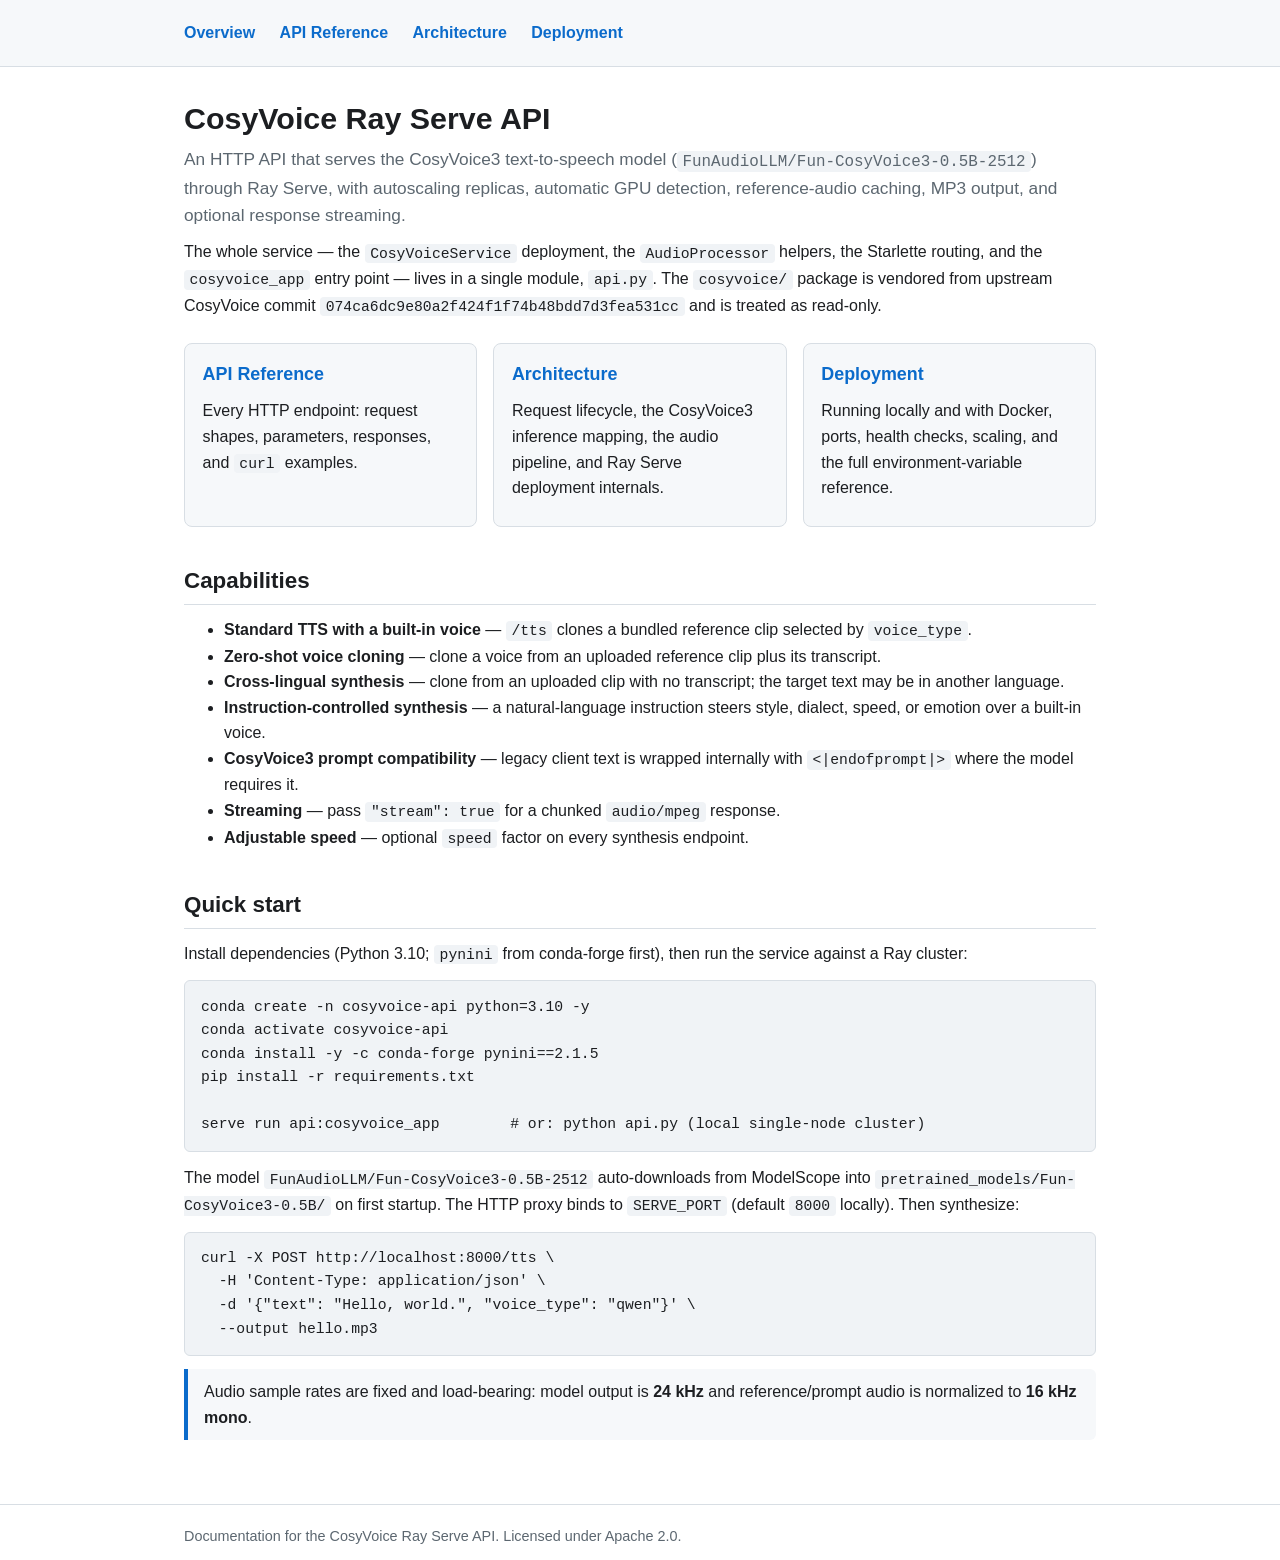
==== docs/index.html @ e858b3ab "feat(cosyvoice): upgrade service to CosyVoice3" ====
<!DOCTYPE html>
<html lang="en">
<head>
  <meta charset="utf-8">
  <meta name="viewport" content="width=device-width, initial-scale=1">
  <title>CosyVoice Ray Serve API - Documentation</title>
  <link rel="stylesheet" href="style.css">
</head>
<body>
  <header class="site">
    <div class="wrap">
      <nav class="top">
        <a href="index.html">Overview</a>
        <a href="api.html">API Reference</a>
        <a href="architecture.html">Architecture</a>
        <a href="deployment.html">Deployment</a>
      </nav>
    </div>
  </header>

  <main class="wrap">
    <h1>CosyVoice Ray Serve API</h1>
    <p class="lead">
      An HTTP API that serves the CosyVoice3 text-to-speech model
      (<code>FunAudioLLM/Fun-CosyVoice3-0.5B-2512</code>) through Ray Serve, with autoscaling
      replicas, automatic GPU detection, reference-audio caching, MP3 output, and optional
      response streaming.
    </p>

    <p>
      The whole service &mdash; the <code>CosyVoiceService</code> deployment, the
      <code>AudioProcessor</code> helpers, the Starlette routing, and the
      <code>cosyvoice_app</code> entry point &mdash; lives in a single module,
      <code>api.py</code>. The <code>cosyvoice/</code> package is vendored from upstream
      CosyVoice commit <code>074ca6dc9e80a2f424f1f74b48bdd7d3fea531cc</code> and is treated as
      read-only.
    </p>

    <div class="cards">
      <div class="card">
        <h3><a href="api.html">API Reference</a></h3>
        <p>Every HTTP endpoint: request shapes, parameters, responses, and <code>curl</code>
        examples.</p>
      </div>
      <div class="card">
        <h3><a href="architecture.html">Architecture</a></h3>
        <p>Request lifecycle, the CosyVoice3 inference mapping, the audio pipeline, and Ray
        Serve deployment internals.</p>
      </div>
      <div class="card">
        <h3><a href="deployment.html">Deployment</a></h3>
        <p>Running locally and with Docker, ports, health checks, scaling, and the full
        environment-variable reference.</p>
      </div>
    </div>

    <h2>Capabilities</h2>
    <ul>
      <li><strong>Standard TTS with a built-in voice</strong> &mdash; <code>/tts</code> clones a
        bundled reference clip selected by <code>voice_type</code>.</li>
      <li><strong>Zero-shot voice cloning</strong> &mdash; clone a voice from an uploaded
        reference clip plus its transcript.</li>
      <li><strong>Cross-lingual synthesis</strong> &mdash; clone from an uploaded clip with no
        transcript; the target text may be in another language.</li>
      <li><strong>Instruction-controlled synthesis</strong> &mdash; a natural-language
        instruction steers style, dialect, speed, or emotion over a built-in voice.</li>
      <li><strong>CosyVoice3 prompt compatibility</strong> &mdash; legacy client text is wrapped
        internally with <code>&lt;|endofprompt|&gt;</code> where the model requires it.</li>
      <li><strong>Streaming</strong> &mdash; pass <code>"stream": true</code> for a chunked
        <code>audio/mpeg</code> response.</li>
      <li><strong>Adjustable speed</strong> &mdash; optional <code>speed</code> factor on every
        synthesis endpoint.</li>
    </ul>

    <h2>Quick start</h2>
    <p>Install dependencies (Python 3.10; <code>pynini</code> from conda-forge first), then run
    the service against a Ray cluster:</p>
    <pre><code>conda create -n cosyvoice-api python=3.10 -y
conda activate cosyvoice-api
conda install -y -c conda-forge pynini==2.1.5
pip install -r requirements.txt

serve run api:cosyvoice_app        # or: python api.py (local single-node cluster)</code></pre>
    <p>The model <code>FunAudioLLM/Fun-CosyVoice3-0.5B-2512</code> auto-downloads from
    ModelScope into <code>pretrained_models/Fun-CosyVoice3-0.5B/</code> on first startup. The
    HTTP proxy binds to <code>SERVE_PORT</code> (default <code>8000</code> locally). Then
    synthesize:</p>
    <pre><code>curl -X POST http://localhost:8000/tts \
  -H 'Content-Type: application/json' \
  -d '{"text": "Hello, world.", "voice_type": "qwen"}' \
  --output hello.mp3</code></pre>

    <div class="note">
      Audio sample rates are fixed and load-bearing: model output is <strong>24&nbsp;kHz</strong>
      and reference/prompt audio is normalized to <strong>16&nbsp;kHz mono</strong>.
    </div>
  </main>

  <footer class="site">
    <div class="wrap">
      Documentation for the CosyVoice Ray Serve API. Licensed under Apache 2.0.
    </div>
  </footer>
</body>
</html>
---- docs/style.css ----
/* Shared styles for the CosyVoice Ray Serve API documentation. */

:root {
  --fg: #1c1e21;
  --muted: #5c6770;
  --bg: #ffffff;
  --panel: #f6f8fa;
  --border: #d8dee4;
  --accent: #0b6bcb;
  --code-bg: #f0f3f6;
  --green: #1a7f37;
  --amber: #9a6700;
}

* { box-sizing: border-box; }

body {
  margin: 0;
  font-family: -apple-system, BlinkMacSystemFont, "Segoe UI", Roboto, Helvetica, Arial, sans-serif;
  line-height: 1.6;
  color: var(--fg);
  background: var(--bg);
}

.wrap {
  max-width: 60rem;
  margin: 0 auto;
  padding: 2rem 1.5rem 4rem;
}

header.site {
  border-bottom: 1px solid var(--border);
  background: var(--panel);
}

header.site .wrap { padding-top: 1.25rem; padding-bottom: 1.25rem; }

nav.top a {
  margin-right: 1.25rem;
  text-decoration: none;
  color: var(--accent);
  font-weight: 600;
}

nav.top a:hover { text-decoration: underline; }

h1 { font-size: 1.9rem; line-height: 1.25; margin: 0 0 0.5rem; }
h2 { font-size: 1.4rem; margin: 2.25rem 0 0.75rem; padding-bottom: 0.3rem; border-bottom: 1px solid var(--border); }
h3 { font-size: 1.12rem; margin: 1.5rem 0 0.5rem; }

p, ul, ol, table { margin: 0.6rem 0; }

a { color: var(--accent); }

code {
  font-family: ui-monospace, SFMono-Regular, "SF Mono", Menlo, Consolas, monospace;
  background: var(--code-bg);
  padding: 0.1rem 0.35rem;
  border-radius: 4px;
  font-size: 0.92em;
}

pre {
  background: var(--code-bg);
  border: 1px solid var(--border);
  border-radius: 6px;
  padding: 0.9rem 1rem;
  overflow-x: auto;
}

pre code { background: none; padding: 0; }

table { border-collapse: collapse; width: 100%; font-size: 0.95rem; }
th, td { border: 1px solid var(--border); padding: 0.45rem 0.65rem; text-align: left; vertical-align: top; }
th { background: var(--panel); }

.lead { font-size: 1.08rem; color: var(--muted); }

.cards { display: grid; grid-template-columns: repeat(auto-fit, minmax(14rem, 1fr)); gap: 1rem; margin: 1.5rem 0; }
.card { border: 1px solid var(--border); border-radius: 8px; padding: 1rem 1.1rem; background: var(--panel); }
.card h3 { margin-top: 0; }
.card a { font-weight: 600; text-decoration: none; }

.method { font-weight: 700; color: var(--green); }
.path { font-family: ui-monospace, monospace; }

.note { border-left: 4px solid var(--accent); background: var(--panel); padding: 0.6rem 1rem; border-radius: 0 6px 6px 0; }
.note.warn { border-left-color: var(--amber); }

footer.site { border-top: 1px solid var(--border); color: var(--muted); font-size: 0.9rem; }
footer.site .wrap { padding-top: 1.25rem; padding-bottom: 1.25rem; }

.tag { display: inline-block; font-size: 0.78rem; font-weight: 600; padding: 0.05rem 0.5rem; border-radius: 999px; background: var(--code-bg); border: 1px solid var(--border); color: var(--muted); }
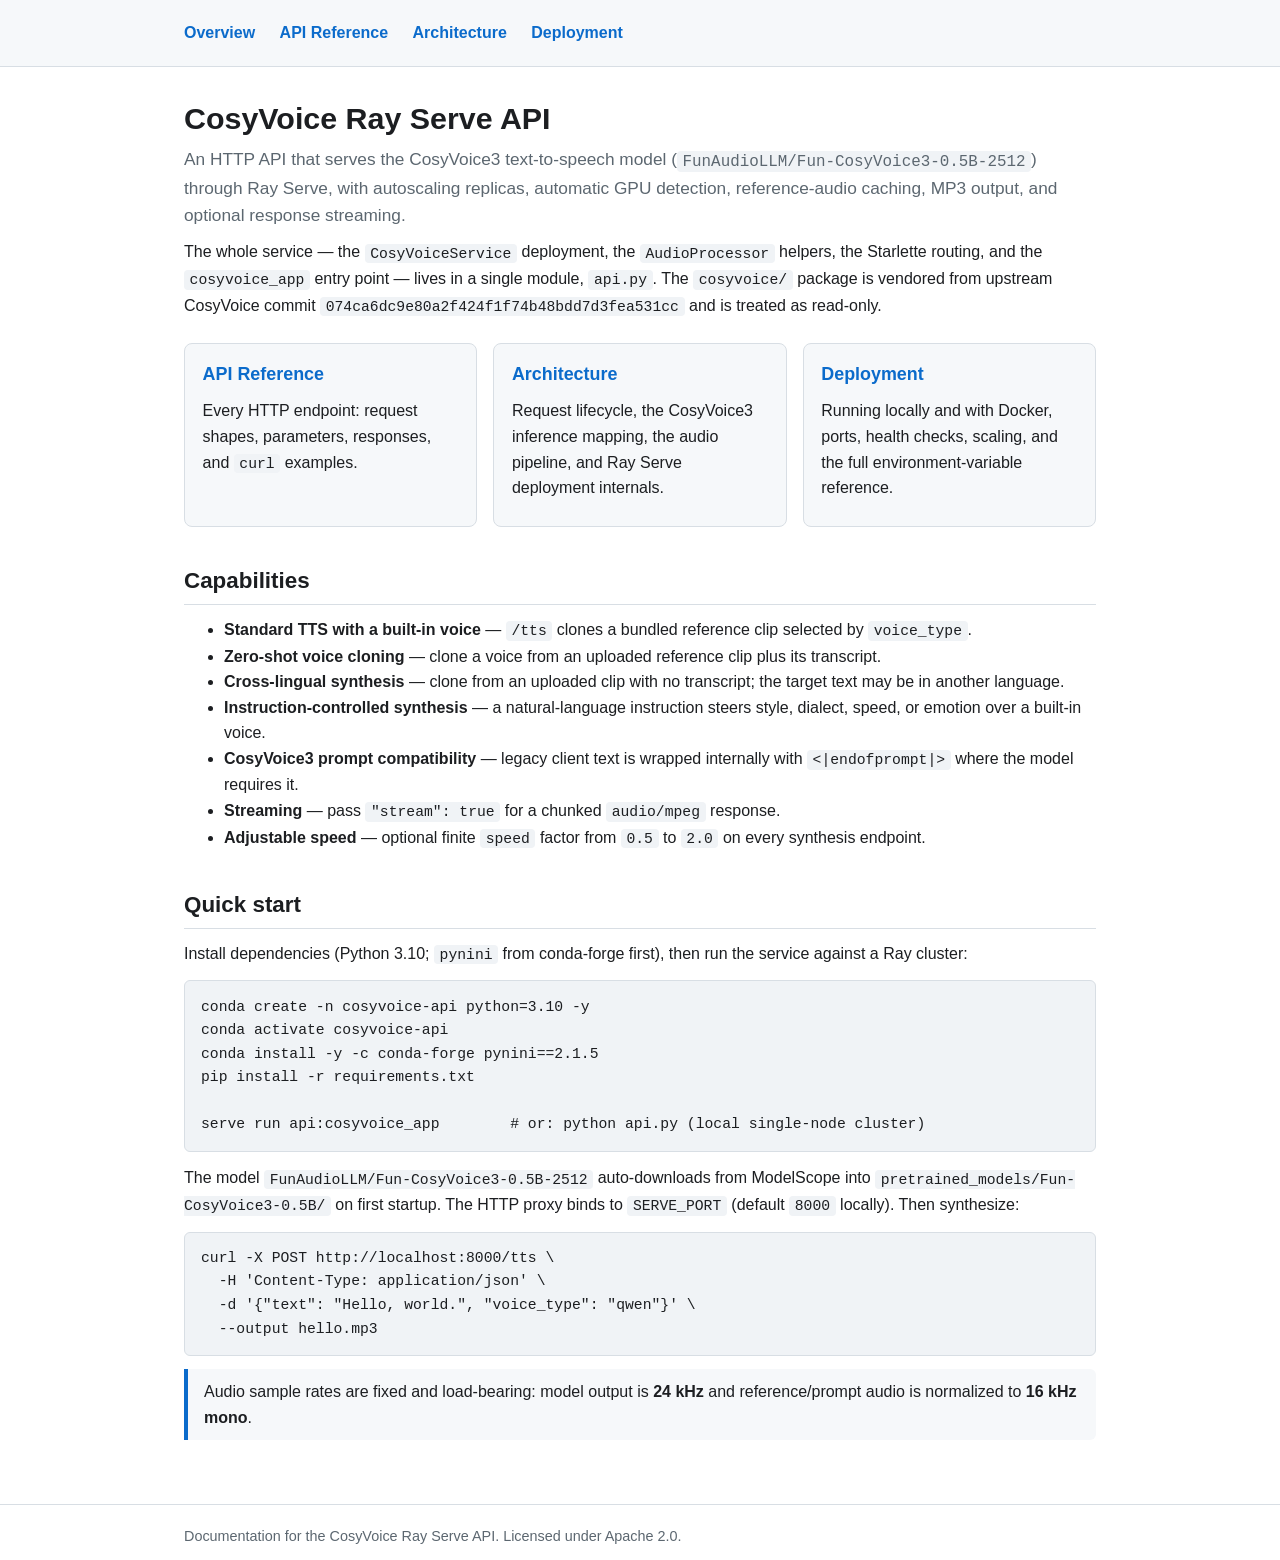
==== commit 1e819c70: "fix(cosyvoice): harden streaming and speed handling" ====
--- a/docs/index.html
+++ b/docs/index.html
@@ -68,8 +68,8 @@
         internally with <code>&lt;|endofprompt|&gt;</code> where the model requires it.</li>
       <li><strong>Streaming</strong> &mdash; pass <code>"stream": true</code> for a chunked
         <code>audio/mpeg</code> response.</li>
-      <li><strong>Adjustable speed</strong> &mdash; optional <code>speed</code> factor on every
-        synthesis endpoint.</li>
+      <li><strong>Adjustable speed</strong> &mdash; optional finite <code>speed</code> factor
+        from <code>0.5</code> to <code>2.0</code> on every synthesis endpoint.</li>
     </ul>
 
     <h2>Quick start</h2>
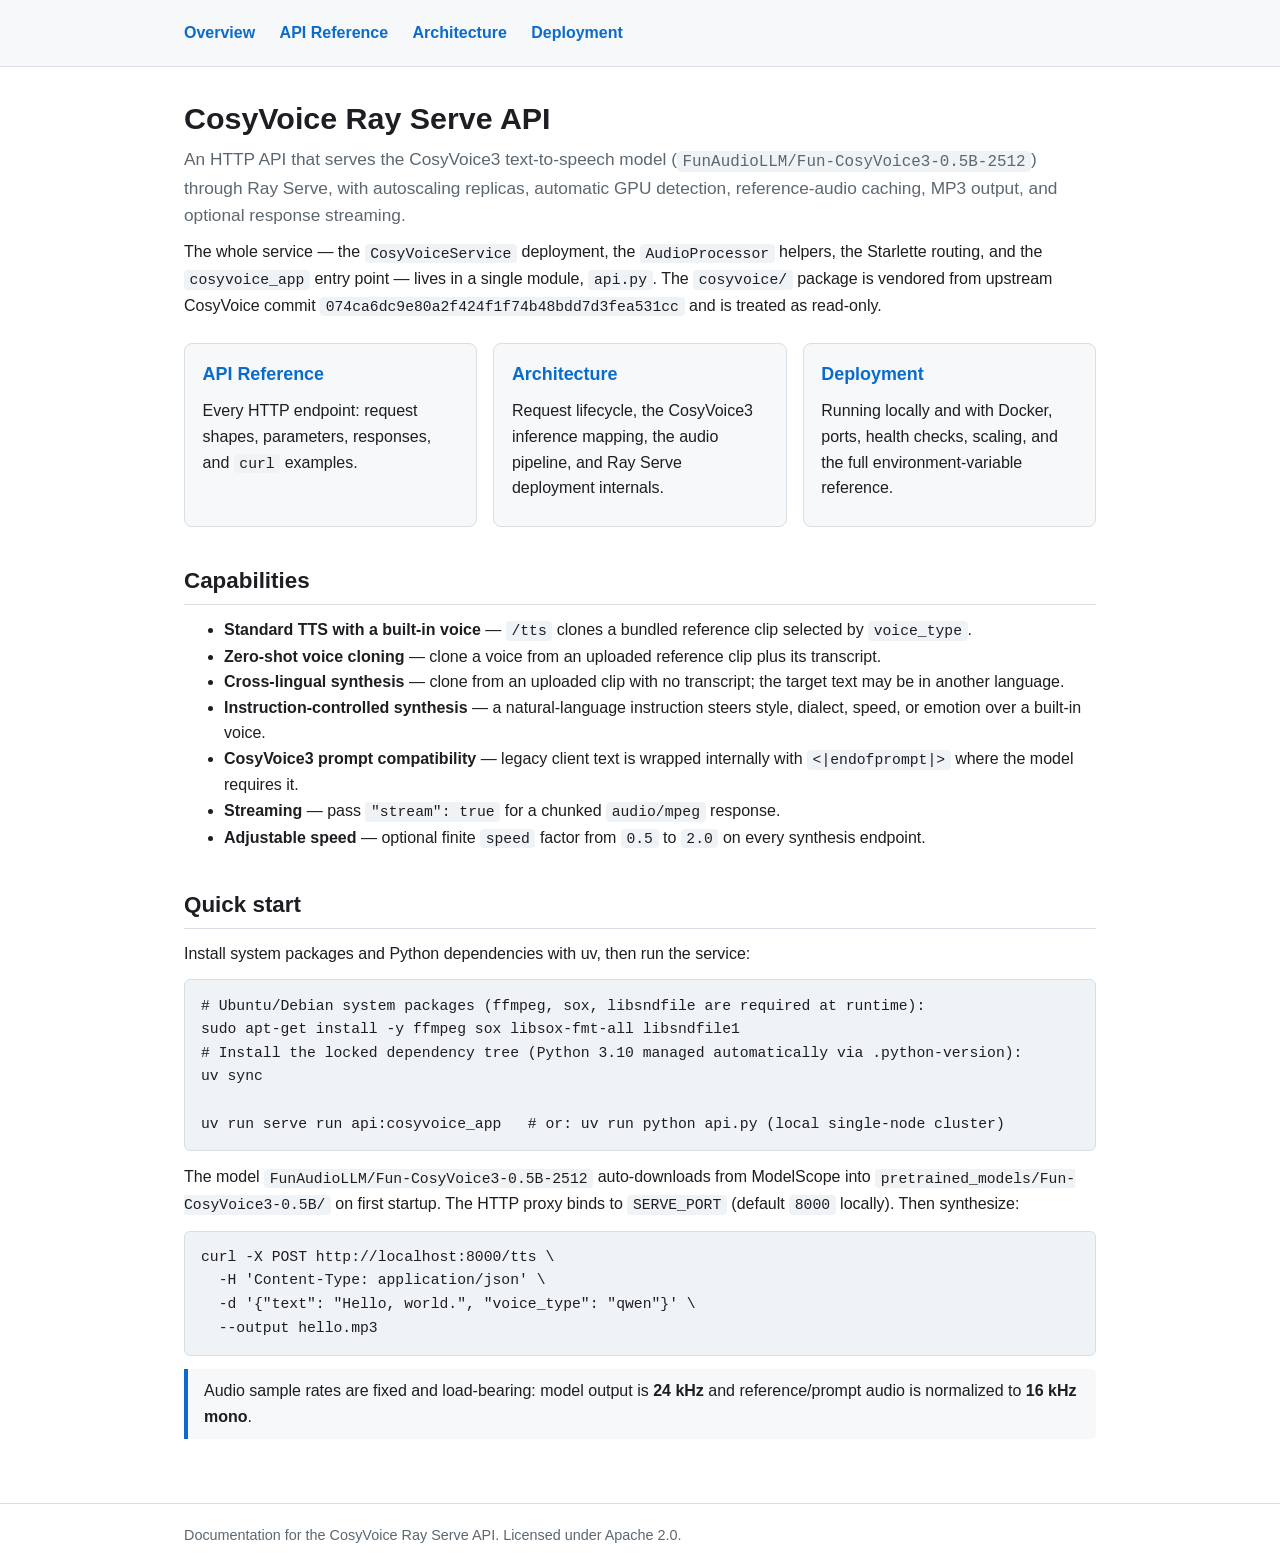
==== commit 2858b72a: "build: migrate to uv and upgrade deps to latest (Ray 2.55, CUDA 13) Replace the pip/conda setup with" ====
--- a/docs/index.html
+++ b/docs/index.html
@@ -73,14 +73,13 @@
     </ul>
 
     <h2>Quick start</h2>
-    <p>Install dependencies (Python 3.10; <code>pynini</code> from conda-forge first), then run
-    the service against a Ray cluster:</p>
-    <pre><code>conda create -n cosyvoice-api python=3.10 -y
-conda activate cosyvoice-api
-conda install -y -c conda-forge pynini==2.1.5
-pip install -r requirements.txt
+    <p>Install system packages and Python dependencies with uv, then run the service:</p>
+    <pre><code># Ubuntu/Debian system packages (ffmpeg, sox, libsndfile are required at runtime):
+sudo apt-get install -y ffmpeg sox libsox-fmt-all libsndfile1
+# Install the locked dependency tree (Python 3.10 managed automatically via .python-version):
+uv sync
 
-serve run api:cosyvoice_app        # or: python api.py (local single-node cluster)</code></pre>
+uv run serve run api:cosyvoice_app   # or: uv run python api.py (local single-node cluster)</code></pre>
     <p>The model <code>FunAudioLLM/Fun-CosyVoice3-0.5B-2512</code> auto-downloads from
     ModelScope into <code>pretrained_models/Fun-CosyVoice3-0.5B/</code> on first startup. The
     HTTP proxy binds to <code>SERVE_PORT</code> (default <code>8000</code> locally). Then
